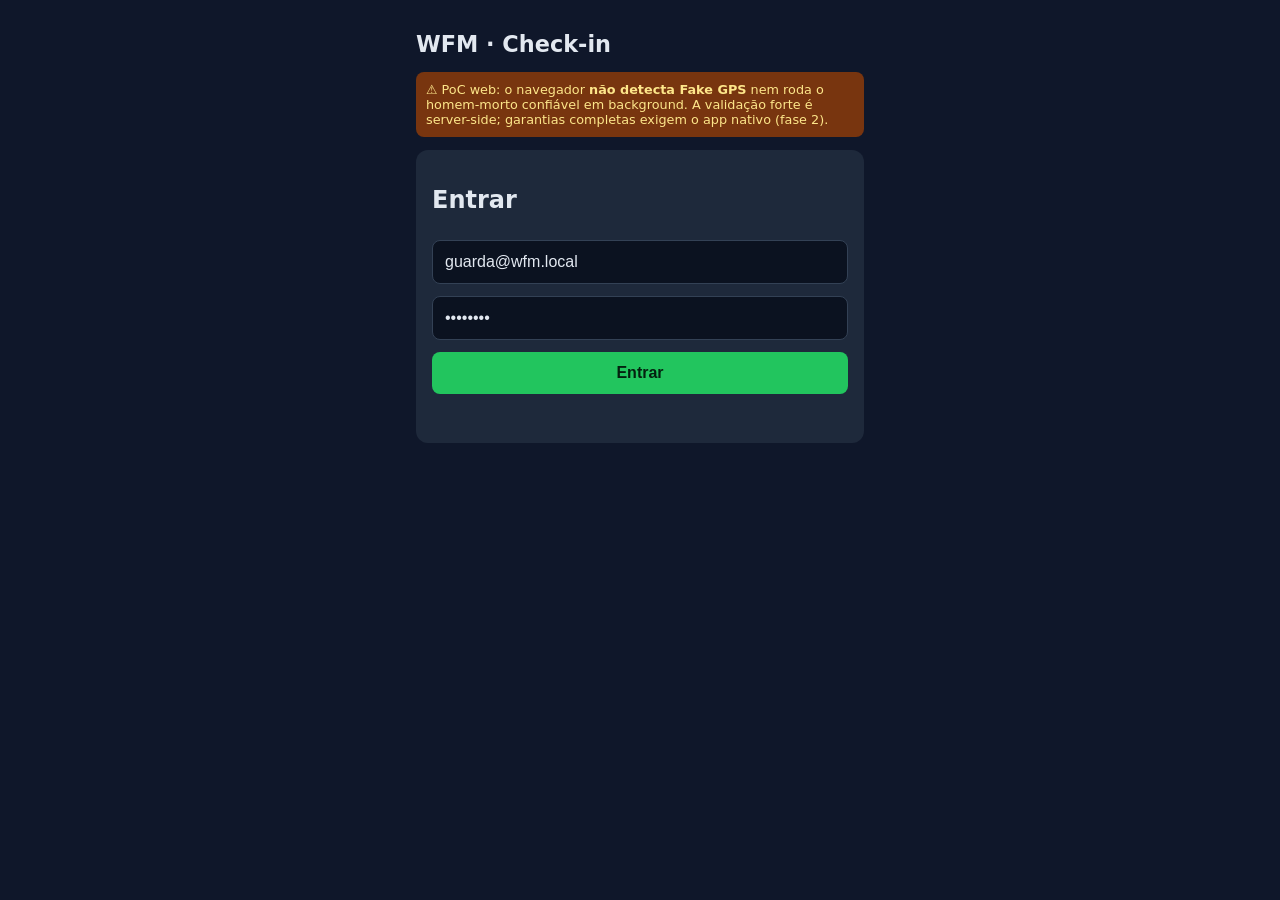
==== webapp/index.html @ 8e80415a "Add WFM security workforce management PoC (backend + webapp) FastAPI backend + web PoC client for pa" ====
<!DOCTYPE html>
<html lang="pt-BR">
<head>
  <meta charset="UTF-8" />
  <meta name="viewport" content="width=device-width, initial-scale=1.0" />
  <title>WFM — Check-in de Campo (PoC)</title>
  <link rel="stylesheet" href="style.css" />
</head>
<body>
  <main class="app">
    <h1>WFM · Check-in</h1>
    <p class="warn">
      ⚠️ PoC web: o navegador <b>não detecta Fake GPS</b> nem roda o homem-morto
      confiável em background. A validação forte é server-side; garantias completas
      exigem o app nativo (fase 2).
    </p>

    <!-- Login -->
    <section id="loginCard" class="card">
      <h2>Entrar</h2>
      <input id="email" placeholder="email" value="guarda@wfm.local" />
      <input id="password" type="password" placeholder="senha" value="senha123" />
      <button id="loginBtn">Entrar</button>
      <div id="loginMsg" class="msg"></div>
    </section>

    <!-- Check-in -->
    <section id="mainCard" class="card hidden">
      <div class="row">
        <span id="who"></span>
        <button id="logoutBtn" class="ghost">sair</button>
      </div>

      <label>Posto</label>
      <select id="siteSelect"></select>

      <div class="video-wrap">
        <video id="video" autoplay playsinline muted></video>
        <canvas id="canvas" class="hidden"></canvas>
      </div>

      <div id="geo" class="geo">📍 obtendo localização…</div>

      <div class="row">
        <button id="checkinBtn">✅ Check-in</button>
        <button id="checkoutBtn" class="ghost">Check-out</button>
      </div>
      <button id="panicBtn" class="panic">🚨 PÂNICO</button>

      <div id="result" class="msg"></div>

      <!-- Homem-morto -->
      <div id="deadman" class="deadman hidden">
        <b>🟢 Você está alerta?</b>
        <button id="ackBtn">Estou aqui</button>
        <span id="deadmanTimer"></span>
      </div>
    </section>
  </main>
  <script src="app.js"></script>
</body>
</html>
---- webapp/style.css ----
:root { --bg:#0f172a; --card:#1e293b; --fg:#e2e8f0; --accent:#22c55e; --danger:#ef4444; }
* { box-sizing: border-box; }
body { margin:0; font-family: system-ui, sans-serif; background:var(--bg); color:var(--fg); }
.app { max-width: 480px; margin: 0 auto; padding: 16px; }
h1 { font-size: 1.4rem; }
.warn { background:#78350f; color:#fde68a; padding:10px; border-radius:8px; font-size:.8rem; }
.card { background:var(--card); padding:16px; border-radius:12px; margin-top:12px; }
.hidden { display:none; }
input, select, button { width:100%; padding:12px; margin:6px 0; border-radius:8px; border:none; font-size:1rem; }
input, select { background:#0b1220; color:var(--fg); border:1px solid #334155; }
button { background:var(--accent); color:#04210f; font-weight:600; cursor:pointer; }
button.ghost { background:#334155; color:var(--fg); }
button.panic { background:var(--danger); color:#fff; font-size:1.1rem; }
.row { display:flex; gap:8px; align-items:center; justify-content:space-between; }
.row button { width:auto; flex:1; }
.video-wrap { margin:10px 0; }
video { width:100%; border-radius:12px; background:#000; aspect-ratio:4/3; object-fit:cover; }
.geo { font-family: monospace; font-size:.85rem; background:#0b1220; padding:8px; border-radius:8px; }
.msg { margin-top:10px; font-size:.9rem; min-height:1.2em; }
.deadman { margin-top:14px; padding:12px; background:#064e3b; border-radius:10px; text-align:center; }
.deadman button { width:auto; margin-top:8px; }
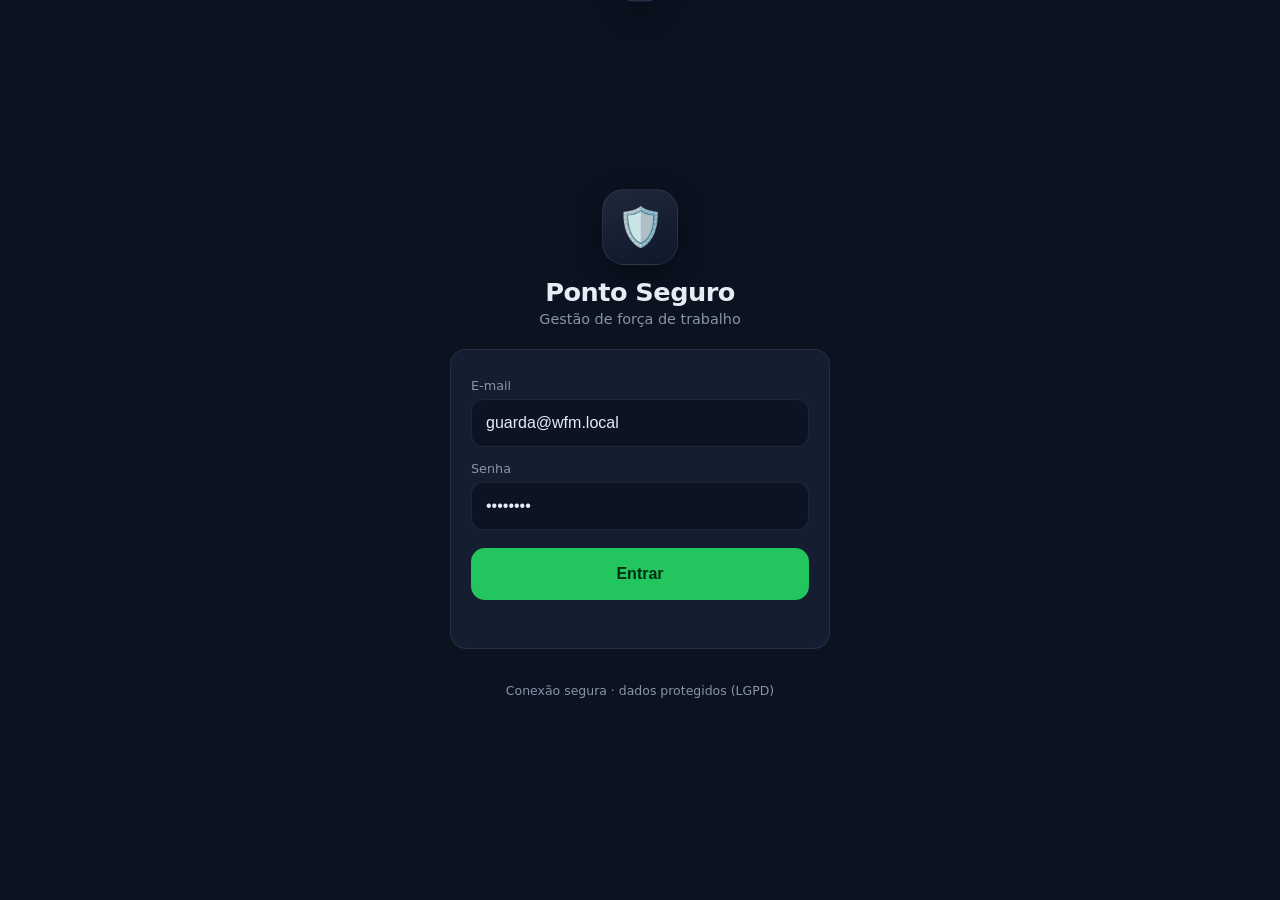
==== commit 5339723a: "Redesign webapp mobile-first + E2E test - Polished mobile-first UI: login, camera stage with face-fr" ====
--- a/webapp/index.html
+++ b/webapp/index.html
@@ -2,61 +2,96 @@
 <html lang="pt-BR">
 <head>
   <meta charset="UTF-8" />
-  <meta name="viewport" content="width=device-width, initial-scale=1.0" />
-  <title>WFM — Check-in de Campo (PoC)</title>
+  <meta name="viewport" content="width=device-width, initial-scale=1.0, viewport-fit=cover, maximum-scale=1.0, user-scalable=no" />
+  <meta name="theme-color" content="#0b1220" />
+  <meta name="apple-mobile-web-app-capable" content="yes" />
+  <meta name="apple-mobile-web-app-status-bar-style" content="black-translucent" />
+  <link rel="manifest" href="manifest.json" />
+  <link rel="icon" href="icon.svg" type="image/svg+xml" />
+  <title>WFM · Ponto Seguro</title>
   <link rel="stylesheet" href="style.css" />
 </head>
 <body>
-  <main class="app">
-    <h1>WFM · Check-in</h1>
-    <p class="warn">
-      ⚠️ PoC web: o navegador <b>não detecta Fake GPS</b> nem roda o homem-morto
-      confiável em background. A validação forte é server-side; garantias completas
-      exigem o app nativo (fase 2).
-    </p>
+  <!-- Toast global -->
+  <div id="toast" class="toast"></div>
 
-    <!-- Login -->
-    <section id="loginCard" class="card">
-      <h2>Entrar</h2>
-      <input id="email" placeholder="email" value="guarda@wfm.local" />
-      <input id="password" type="password" placeholder="senha" value="senha123" />
-      <button id="loginBtn">Entrar</button>
+  <!-- ===== LOGIN ===== -->
+  <section id="loginView" class="view login">
+    <div class="brand">
+      <div class="logo">🛡️</div>
+      <h1>Ponto Seguro</h1>
+      <p class="sub">Gestão de força de trabalho</p>
+    </div>
+    <form id="loginForm" class="card form" autocomplete="on">
+      <label>E-mail</label>
+      <input id="email" type="email" inputmode="email" placeholder="voce@empresa.com" value="guarda@wfm.local" />
+      <label>Senha</label>
+      <input id="password" type="password" placeholder="••••••••" value="senha123" />
+      <button id="loginBtn" type="submit" class="btn primary block">Entrar</button>
       <div id="loginMsg" class="msg"></div>
-    </section>
+    </form>
+    <p class="foot">Conexão segura · dados protegidos (LGPD)</p>
+  </section>
 
-    <!-- Check-in -->
-    <section id="mainCard" class="card hidden">
-      <div class="row">
-        <span id="who"></span>
-        <button id="logoutBtn" class="ghost">sair</button>
+  <!-- ===== APP ===== -->
+  <section id="appView" class="view app hidden">
+    <header class="topbar">
+      <div class="user">
+        <div id="avatar" class="avatar">?</div>
+        <div class="who">
+          <strong id="userName">—</strong>
+          <span id="userRole" class="pill">—</span>
+        </div>
+      </div>
+      <button id="logoutBtn" class="icon-btn" title="Sair">⏻</button>
+    </header>
+
+    <main class="content">
+      <!-- Estágio da câmera -->
+      <div class="stage">
+        <video id="video" autoplay playsinline muted></video>
+        <canvas id="canvas" class="hidden"></canvas>
+        <div class="frame-guide"></div>
+        <div id="challengeOverlay" class="challenge hidden">
+          <div class="challenge-inner">
+            <div id="challengeIcon" class="challenge-icon">🟢</div>
+            <div id="challengeMsg">Prova de vida</div>
+            <div id="challengeTimer" class="challenge-timer"></div>
+          </div>
+        </div>
+        <div id="stageBadge" class="stage-badge">● ao vivo</div>
       </div>
 
-      <label>Posto</label>
-      <select id="siteSelect"></select>
-
-      <div class="video-wrap">
-        <video id="video" autoplay playsinline muted></video>
-        <canvas id="canvas" class="hidden"></canvas>
+      <!-- Seleção de posto + GPS -->
+      <div class="card compact">
+        <label class="mini">Posto</label>
+        <select id="siteSelect"></select>
+        <div id="geo" class="geo"><span class="dot"></span> obtendo localização…</div>
       </div>
 
-      <div id="geo" class="geo">📍 obtendo localização…</div>
+      <!-- Resultado -->
+      <div id="result" class="result hidden"></div>
+    </main>
 
-      <div class="row">
-        <button id="checkinBtn">✅ Check-in</button>
-        <button id="checkoutBtn" class="ghost">Check-out</button>
-      </div>
-      <button id="panicBtn" class="panic">🚨 PÂNICO</button>
+    <!-- Barra de ação inferior -->
+    <nav class="actionbar">
+      <button id="checkoutBtn" class="btn ghost">Check-out</button>
+      <button id="checkinBtn" class="btn primary grow">✓ Check-in</button>
+      <button id="panicBtn" class="fab-panic" title="Pânico">🚨</button>
+    </nav>
+  </section>
 
-      <div id="result" class="msg"></div>
+  <!-- ===== HOMEM-MORTO (modal) ===== -->
+  <div id="deadmanModal" class="modal hidden">
+    <div class="sheet">
+      <div class="sheet-icon">🟢</div>
+      <h2>Você está alerta?</h2>
+      <p>Confirme que está tudo bem no seu posto.</p>
+      <div id="deadmanTimer" class="big-timer">—</div>
+      <button id="ackBtn" class="btn primary block">Estou aqui</button>
+    </div>
+  </div>
 
-      <!-- Homem-morto -->
-      <div id="deadman" class="deadman hidden">
-        <b>🟢 Você está alerta?</b>
-        <button id="ackBtn">Estou aqui</button>
-        <span id="deadmanTimer"></span>
-      </div>
-    </section>
-  </main>
   <script src="app.js"></script>
 </body>
 </html>
--- a/webapp/style.css
+++ b/webapp/style.css
@@ -1,21 +1,158 @@
-:root { --bg:#0f172a; --card:#1e293b; --fg:#e2e8f0; --accent:#22c55e; --danger:#ef4444; }
-* { box-sizing: border-box; }
-body { margin:0; font-family: system-ui, sans-serif; background:var(--bg); color:var(--fg); }
-.app { max-width: 480px; margin: 0 auto; padding: 16px; }
-h1 { font-size: 1.4rem; }
-.warn { background:#78350f; color:#fde68a; padding:10px; border-radius:8px; font-size:.8rem; }
-.card { background:var(--card); padding:16px; border-radius:12px; margin-top:12px; }
-.hidden { display:none; }
-input, select, button { width:100%; padding:12px; margin:6px 0; border-radius:8px; border:none; font-size:1rem; }
-input, select { background:#0b1220; color:var(--fg); border:1px solid #334155; }
-button { background:var(--accent); color:#04210f; font-weight:600; cursor:pointer; }
-button.ghost { background:#334155; color:var(--fg); }
-button.panic { background:var(--danger); color:#fff; font-size:1.1rem; }
-.row { display:flex; gap:8px; align-items:center; justify-content:space-between; }
-.row button { width:auto; flex:1; }
-.video-wrap { margin:10px 0; }
-video { width:100%; border-radius:12px; background:#000; aspect-ratio:4/3; object-fit:cover; }
-.geo { font-family: monospace; font-size:.85rem; background:#0b1220; padding:8px; border-radius:8px; }
-.msg { margin-top:10px; font-size:.9rem; min-height:1.2em; }
-.deadman { margin-top:14px; padding:12px; background:#064e3b; border-radius:10px; text-align:center; }
-.deadman button { width:auto; margin-top:8px; }
+:root {
+  --bg: #0b1220;
+  --surface: #151d30;
+  --surface-2: #1b2540;
+  --line: rgba(255,255,255,.08);
+  --text: #e6ebf5;
+  --muted: #8a94a8;
+  --accent: #22c55e;
+  --accent-ink: #052e13;
+  --blue: #3b82f6;
+  --danger: #ef4444;
+  --warn: #f59e0b;
+  --radius: 16px;
+  --safe-b: env(safe-area-inset-bottom, 0px);
+}
+* { box-sizing: border-box; -webkit-tap-highlight-color: transparent; }
+html, body { height: 100%; }
+body {
+  margin: 0; background: var(--bg); color: var(--text);
+  font-family: system-ui, -apple-system, "Segoe UI", Roboto, sans-serif;
+  overscroll-behavior: none;
+}
+.hidden { display: none !important; }
+
+/* ---------- Views ---------- */
+.view { min-height: 100dvh; display: flex; flex-direction: column; }
+
+/* ---------- Login ---------- */
+.login { align-items: center; justify-content: center; padding: 24px; gap: 22px; }
+.brand { text-align: center; }
+.brand .logo {
+  width: 76px; height: 76px; margin: 0 auto 12px; border-radius: 22px;
+  display: grid; place-items: center; font-size: 38px;
+  background: linear-gradient(160deg, #1e293b, #0f172a);
+  border: 1px solid var(--line); box-shadow: 0 8px 30px rgba(0,0,0,.4);
+}
+.brand h1 { margin: 0; font-size: 1.6rem; letter-spacing: -.02em; }
+.brand .sub { margin: 4px 0 0; color: var(--muted); font-size: .9rem; }
+.card { background: var(--surface); border: 1px solid var(--line); border-radius: var(--radius); }
+.form { width: 100%; max-width: 380px; padding: 20px; display: flex; flex-direction: column; gap: 6px; }
+.form label { font-size: .8rem; color: var(--muted); margin-top: 8px; }
+input, select {
+  width: 100%; padding: 14px; border-radius: 12px; font-size: 1rem;
+  background: #0c1424; color: var(--text); border: 1px solid var(--line); outline: none;
+}
+input:focus, select:focus { border-color: var(--blue); }
+.foot { color: var(--muted); font-size: .78rem; }
+
+/* ---------- Buttons ---------- */
+.btn {
+  border: none; border-radius: 14px; font-size: 1rem; font-weight: 700;
+  padding: 15px 18px; cursor: pointer; min-height: 52px; transition: transform .06s, opacity .2s;
+}
+.btn:active { transform: scale(.97); }
+.btn.primary { background: var(--accent); color: var(--accent-ink); }
+.btn.ghost { background: var(--surface-2); color: var(--text); }
+.btn.block { width: 100%; margin-top: 12px; }
+.btn.grow { flex: 1; }
+.btn:disabled { opacity: .5; }
+.icon-btn {
+  width: 42px; height: 42px; border-radius: 12px; border: 1px solid var(--line);
+  background: var(--surface-2); color: var(--text); font-size: 1.1rem; cursor: pointer;
+}
+
+/* ---------- Topbar ---------- */
+.app { background: var(--bg); }
+.topbar {
+  display: flex; align-items: center; justify-content: space-between;
+  padding: max(14px, env(safe-area-inset-top)) 16px 12px; position: sticky; top: 0;
+  background: rgba(11,18,32,.85); backdrop-filter: blur(10px); z-index: 5; border-bottom: 1px solid var(--line);
+}
+.user { display: flex; align-items: center; gap: 10px; }
+.avatar {
+  width: 42px; height: 42px; border-radius: 50%; display: grid; place-items: center;
+  font-weight: 700; background: linear-gradient(160deg, var(--blue), #1e3a8a); color: #fff;
+}
+.who { display: flex; flex-direction: column; line-height: 1.15; }
+.who strong { font-size: .95rem; }
+.pill {
+  align-self: flex-start; font-size: .68rem; color: var(--accent); background: rgba(34,197,94,.12);
+  padding: 2px 8px; border-radius: 999px; margin-top: 2px; text-transform: uppercase; letter-spacing: .04em;
+}
+
+/* ---------- Content ---------- */
+.content { flex: 1; padding: 14px 16px 120px; display: flex; flex-direction: column; gap: 14px; }
+
+/* Camera stage */
+.stage {
+  position: relative; width: 100%; aspect-ratio: 3/4; max-height: 52vh; margin: 0 auto;
+  border-radius: 22px; overflow: hidden; background: #000; border: 1px solid var(--line);
+}
+.stage video { width: 100%; height: 100%; object-fit: cover; transform: scaleX(-1); }
+.frame-guide {
+  position: absolute; inset: 12% 18%; border: 2px dashed rgba(255,255,255,.35);
+  border-radius: 50%; pointer-events: none;
+}
+.stage-badge {
+  position: absolute; top: 10px; left: 10px; font-size: .7rem; color: #fff;
+  background: rgba(0,0,0,.45); padding: 4px 9px; border-radius: 999px;
+}
+.stage-badge::first-letter { color: var(--danger); }
+.challenge { position: absolute; inset: 0; background: rgba(4,20,12,.55); display: grid; place-items: center; }
+.challenge-inner { text-align: center; color: #fff; }
+.challenge-icon { font-size: 40px; }
+#challengeMsg { font-size: 1.15rem; font-weight: 700; margin-top: 6px; padding: 0 20px; }
+.challenge-timer { margin-top: 8px; font-size: .9rem; color: #d1fae5; }
+
+.card.compact { padding: 12px 14px; }
+.mini { font-size: .72rem; color: var(--muted); text-transform: uppercase; letter-spacing: .05em; }
+.geo {
+  margin-top: 10px; font-family: ui-monospace, monospace; font-size: .8rem; color: var(--muted);
+  display: flex; align-items: center; gap: 8px;
+}
+.geo .dot { width: 8px; height: 8px; border-radius: 50%; background: var(--warn); flex: none; }
+.geo.ok .dot { background: var(--accent); }
+.geo.err .dot { background: var(--danger); }
+
+/* Result banner */
+.result { padding: 14px; border-radius: 14px; font-size: .92rem; border: 1px solid var(--line); }
+.result.ok { background: rgba(34,197,94,.12); border-color: rgba(34,197,94,.35); }
+.result.bad { background: rgba(239,68,68,.12); border-color: rgba(239,68,68,.35); }
+.result.info { background: var(--surface); }
+
+/* ---------- Action bar ---------- */
+.actionbar {
+  position: fixed; left: 0; right: 0; bottom: 0; z-index: 6;
+  display: flex; align-items: center; gap: 10px;
+  padding: 12px 16px calc(12px + var(--safe-b));
+  background: linear-gradient(to top, var(--bg) 70%, transparent);
+}
+.fab-panic {
+  width: 56px; height: 56px; border-radius: 50%; border: none; flex: none;
+  background: var(--danger); color: #fff; font-size: 1.4rem; cursor: pointer;
+  box-shadow: 0 6px 18px rgba(239,68,68,.45);
+}
+.fab-panic:active { transform: scale(.94); }
+
+/* ---------- Modal (homem-morto) ---------- */
+.modal { position: fixed; inset: 0; z-index: 20; background: rgba(0,0,0,.6); display: grid; place-items: end center; }
+.sheet {
+  width: 100%; max-width: 480px; background: var(--surface); border-radius: 24px 24px 0 0;
+  padding: 26px 22px calc(26px + var(--safe-b)); text-align: center; border-top: 3px solid var(--accent);
+  animation: rise .25s ease;
+}
+@keyframes rise { from { transform: translateY(100%); } to { transform: translateY(0); } }
+.sheet-icon { font-size: 44px; }
+.sheet h2 { margin: 6px 0 2px; }
+.sheet p { color: var(--muted); margin: 0 0 10px; }
+.big-timer { font-size: 2.4rem; font-weight: 800; font-variant-numeric: tabular-nums; margin: 8px 0 16px; }
+
+/* ---------- Toast ---------- */
+.toast {
+  position: fixed; top: calc(12px + env(safe-area-inset-top)); left: 50%; transform: translateX(-50%) translateY(-140%);
+  z-index: 40; background: var(--surface-2); color: var(--text); padding: 12px 18px; border-radius: 12px;
+  border: 1px solid var(--line); font-size: .9rem; box-shadow: 0 10px 30px rgba(0,0,0,.4); transition: transform .3s; max-width: 90%;
+}
+.toast.show { transform: translateX(-50%) translateY(0); }
+.msg { font-size: .85rem; color: var(--danger); min-height: 1em; margin-top: 8px; }
